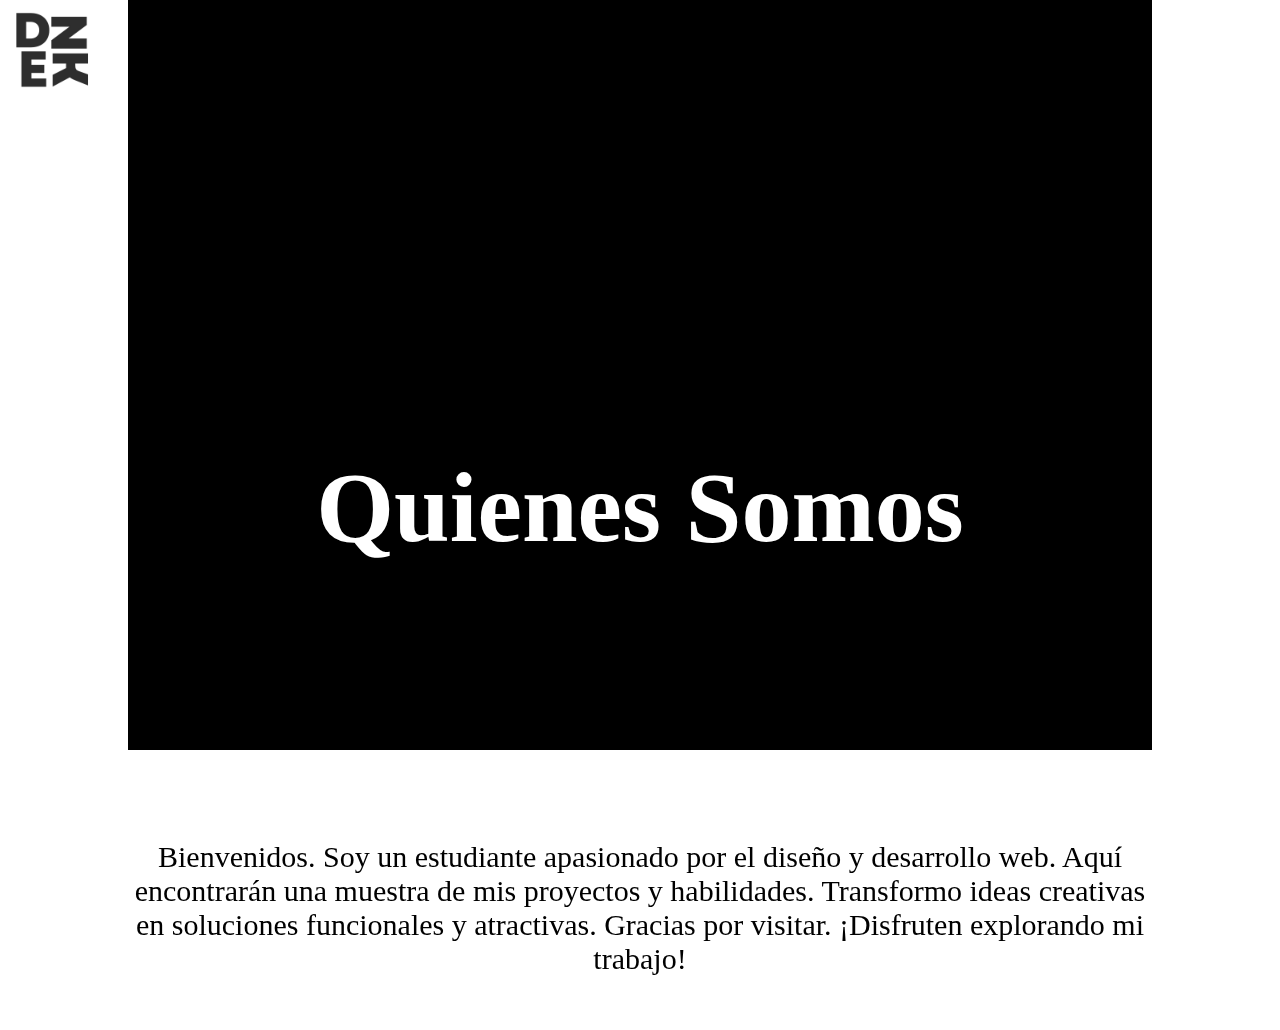
==== pages/page1.html @ 06efdc69 "Proyecto actualizado" ====
<!DOCTYPE html>
<html lang="en">
<head>
    <meta charset="UTF-8">
    <meta name="viewport" content="width=device-width, initial-scale=1.0">
    <title>Document</title>
    <link rel="stylesheet" href="../styles/styles.css">
    <script src="../js/scrollreveal.js"></script>
</head>
<body>
    <div class="logo"></div>
    <div id="cssportal-grid">
        <div id="div1"></div>
        <div id="div2"></div>
        <div id="div3">
            <h3 class="titulo">Quienes Somos</h3>
        </div>
        <div id="div4">
            <p class="desc">Bienvenidos. Soy un estudiante apasionado por el diseño y desarrollo web. Aquí encontrarán una muestra de mis proyectos y habilidades. 
                Transformo ideas creativas en soluciones funcionales y atractivas. Gracias por visitar. ¡Disfruten explorando mi trabajo!</p><br><br><br>
        </div>
        </div>
    <script src="../js/index.js"></script>
</body>
</html>
---- styles/styles.css ----
* {
    box-sizing: border-box;
    margin: 0;
    padding: 0;
    font-family: Arial, Helvetica, sans-serif;
    text-decoration: none;
}

.logo {
    width: 100%;
    height: 100px;
    display: inline-block;
    background-image: url('../img/logo/logo2.png');
    background-size: contain;
    background-repeat: no-repeat;
    background-position: left;
    position: absolute;
    text-align: left;
}

.logo img {

    top: 0;

}

body {
    background-color: #ffffff;
    overflow-x: hidden;

}

.wrapper {
    width: 100%;
    height: 100vh;
    display: flex;
    align-items: center;
    justify-content: center;
}

.container {
    height: 400px;
    display: flex;
    flex-wrap: nowrap;
    justify-content: start;
}

.card {
    width: 80px;
    border-radius: .75rem;
    background-size: cover;
    cursor: pointer;
    overflow: hidden;
    border-radius: 2rem;
    margin: 0 10x;
    display: flex;
    align-items: flex-end;
    transition: .6s cubic-bezier(.28,-0.03,0,.99);
    box-shadow: 0px 10px 30px -5px rgba(0,0,0,0.8);
}

.card > .row {
    color: white;
    display: flex;
    flex-wrap: nowrap;
}

.card > .row > .icon {
    background: #223;
    color: white;
    border-radius: 50%;
    width: 50px;
    display: flex;
    justify-content: center;
    align-items: center;
    margin: 15px;
}

.card > .row > .description{
    display: flex;
    justify-content: center;
    flex-direction: column;
    overflow: hidden;
    height: 80px;
    width: 520px;
    opacity: 0;
    transform: translateY(30px);
    transition-delay: .3s;
    transition: all .3s ease;
}

.description p {
    color: #b0b0ba;
    padding-top: 5px;
}

.description a { 
    text-transform: uppercase;
    color: white;
}

input {
    opacity: 0;
}

input:checked + label {
    width: 600px;
}

input:checked + label .description {
    opacity: 1 !important;
    transform: translateY(0) !important;
}

.card[for="c1"] {
    background-image: url('../img/resources/img1.jpg') ;
}

.card[for="c2"] {
    background-image: url('../img/resources/img2.jpg') ;
}

.card[for="c3"] {
    background-image: url('../img/resources/img3.jpg') ;
}

.card[for="c4"] {
    background-image: url('../img/resources/img4.jpg') ;
}

.text-container {
    position: absolute;
    top: 190px;
    left: 0;
    right: 0;
    margin-top: -145px;
    display: flex;
    justify-content: space-between;
    margin-left: 350px;
    margin-right: 350px;
    z-index: 100;
}

.iframe-container {
    position: relative;
    display: flex;
    justify-content: center;
    align-items: center;
    width: 100%;
    height: 70vh;
    margin-top: 20px;
}


iframe {
    width: 80%;
    max-width: 800px;
    box-shadow: 0 4px 8px rgba(0, 0, 0, 0.1);
    border: none;
    border-radius: 8px;
    z-index: 1;
}

/* pages */

.titulo{

font-family: 'Times New Roman', Times, serif;
text-align: center;
padding-top: 450px;
font-size: 100px;
margin: 0;
color: white;

}


#cssportal-grid {
    display: grid;
    grid-template-rows: repeat(7, 1fr);
    grid-template-columns: repeat(10, 1fr);
    gap: 0;
    width: 100%;
    height: 100vh;
}
#div1 {
	grid-area: 1 / 1 / 7 / 2;
	background-color: rgb(255, 255, 255);
    background-size: cover;
    height: 100vh;
}
#div2 {
	grid-area: 1 / 10 / 7 / 11;
	background-color: rgb(255, 255, 255);
    background-size: cover;
}
#div3 {
	grid-area: 1 / 2 / 6 / 10;
	background-color: rgb(0, 0, 0);
    background-size: cover;

}
#div4 {
	grid-area: 6 / 2 / 8 / 10;
	background-color: rgb(255, 255, 255);

}

.desc{

    font-family: 'Times New Roman', Times, serif;
    text-align: center;
    font-size: 30px;
    padding-top: 90px;

}

.resources{
    font-family: 'Times New Roman', Times, serif;
    font-size: 25px;
    padding-top: 90px;
    text-align: center;
}

#div4 ul{
text-align: center;
}

#div4 li{

    display: inline-block;
    position: relative;
    padding: 7%;
}

.htmlimg{
    width: 150px;
    height: 140px;
}

.cssimg{
    width: 110px;
    height: 140px;
}
.javascriptimg{
    padding-top: 20px;
    width: 125px;
    height: 135px;

}
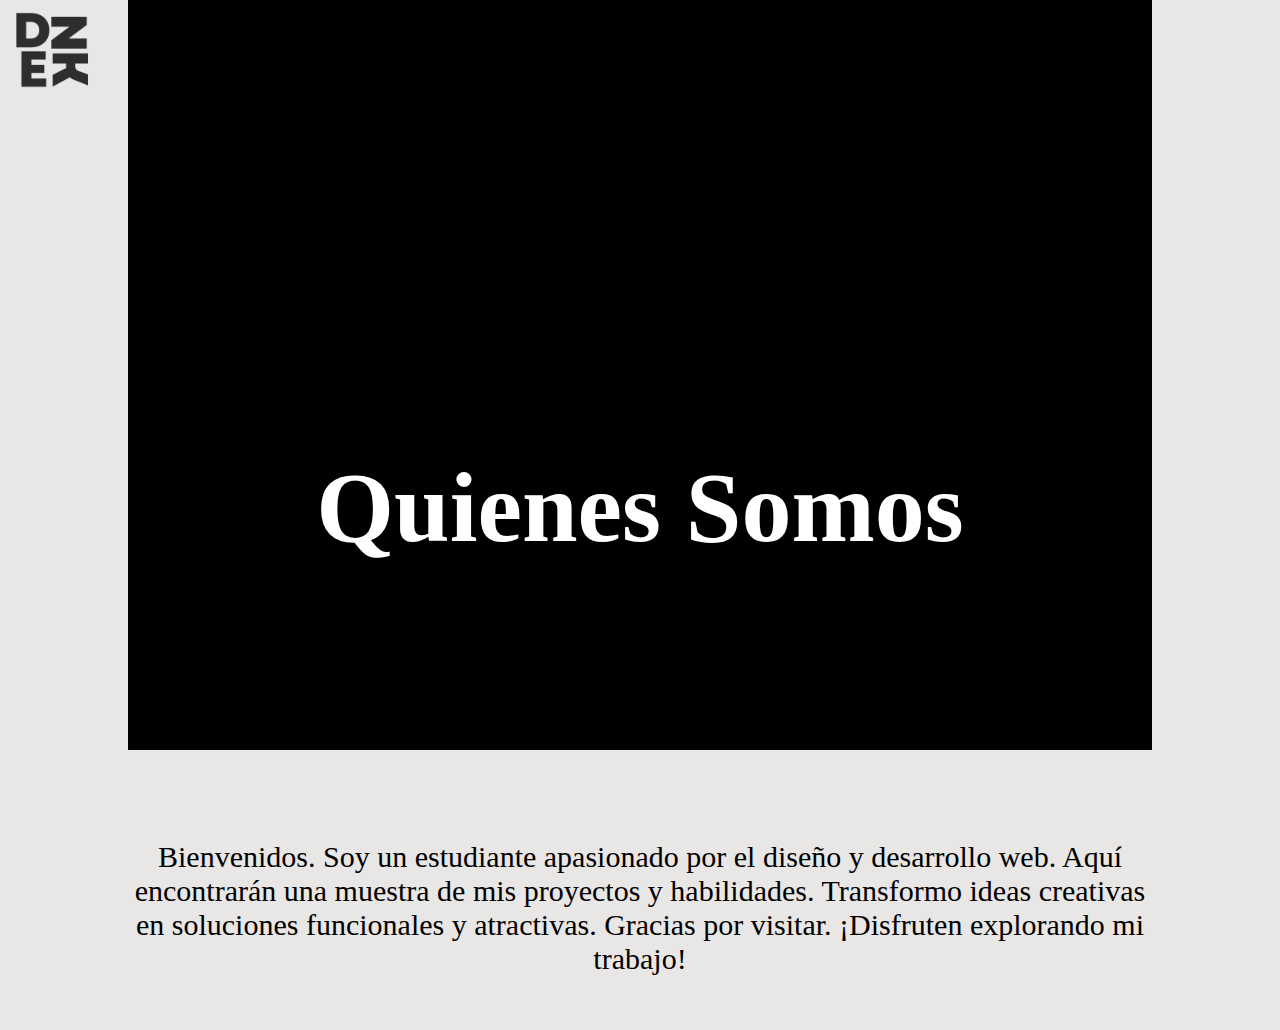
==== commit ad1d1051: "reformateando y arreglando" ====
--- a/pages/page1.html
+++ b/pages/page1.html
@@ -8,7 +8,9 @@
     <script src="../js/scrollreveal.js"></script>
 </head>
 <body>
-    <div class="logo"></div>
+    <a href="/index.html">
+        <div class="logo"></div>
+    </a>
     <div id="cssportal-grid">
         <div id="div1"></div>
         <div id="div2"></div>
--- a/styles/styles.css
+++ b/styles/styles.css
@@ -25,7 +25,7 @@
 }
 
 body {
-    background-color: #ffffff;
+    background-color: #e9e6e6;
     overflow-x: hidden;
 
 }
@@ -94,7 +94,7 @@
     padding-top: 5px;
 }
 
-.description a { 
+.description h4 { 
     text-transform: uppercase;
     color: white;
 }
@@ -185,24 +185,24 @@
 }
 #div1 {
 	grid-area: 1 / 1 / 7 / 2;
-	background-color: rgb(255, 255, 255);
+	background-color: #e9e6e6;
     background-size: cover;
     height: 100vh;
 }
 #div2 {
 	grid-area: 1 / 10 / 7 / 11;
-	background-color: rgb(255, 255, 255);
+	background-color: #e9e6e6;
     background-size: cover;
 }
 #div3 {
 	grid-area: 1 / 2 / 6 / 10;
 	background-color: rgb(0, 0, 0);
     background-size: cover;
-
-}
-#div4 {
-	grid-area: 6 / 2 / 8 / 10;
-	background-color: rgb(255, 255, 255);
+    
+    }
+    #div4 {
+    grid-area: 6 / 2 / 8 / 10;
+	background-color: #e9e6e6;
 
 }
 
@@ -247,4 +247,9 @@
     width: 125px;
     height: 135px;
 
+}
+
+.row:hover {
+    transition: 0.3s;
+    background-color: rgba(0, 0, 0, 0.434);
 }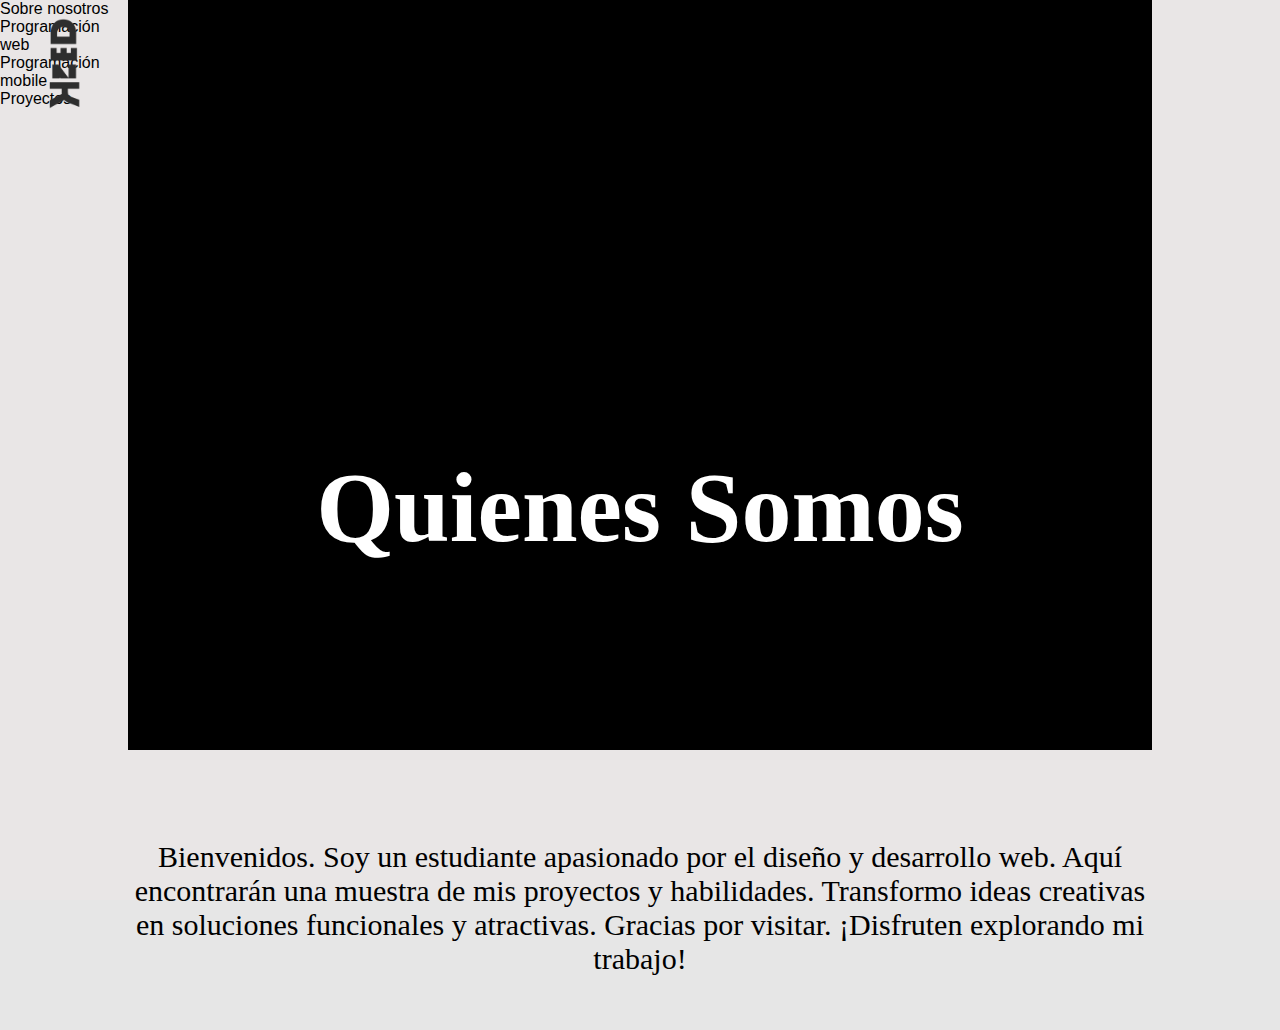
==== commit 0d6f0e8f: "arreglando logo y agregando listado a la izquierda" ====
--- a/pages/page1.html
+++ b/pages/page1.html
@@ -8,11 +8,19 @@
     <script src="../js/scrollreveal.js"></script>
 </head>
 <body>
-    <a href="/index.html">
-        <div class="logo"></div>
-    </a>
+    
     <div id="cssportal-grid">
-        <div id="div1"></div>
+        <div id="div1">
+            <a href="/index.html">
+                <div class="logo-vert"></div>
+            </a>
+            <ul>
+                <li>Sobre nosotros</li>
+                <li>Programación web</li>
+                <li>Programación mobile</li>
+                <li>Proyectos</li>
+            </ul>
+        </div>
         <div id="div2"></div>
         <div id="div3">
             <h3 class="titulo">Quienes Somos</h3>
--- a/styles/styles.css
+++ b/styles/styles.css
@@ -25,7 +25,7 @@
 }
 
 body {
-    background-color: #e9e6e6;
+    background-color: #e6e6e6;
     overflow-x: hidden;
 
 }
@@ -163,6 +163,37 @@
 
 /* pages */
 
+.logo-vert {
+    top: 14px;
+    width: 10%;
+    height: 100px;
+    display: inline-block;
+    background-image: url('../img/logo/logo1.png');
+    background-size: contain;
+    background-repeat: no-repeat;
+    background-position: center;
+    position: absolute;
+    text-align: left;
+}
+
+.element-container {
+    padding-top: 150px;
+    padding-left: 20px;
+    list-style: none;
+    /* Contenedor principal */
+    display: flex;
+    flex-wrap: wrap;
+    justify-content: space-between;
+}
+
+/* Elementos flexibles */
+.element-container li {
+    flex: 1 1 200px; /* Crece y se contrae, con un tamaño base de 200px */
+    margin: 10px;
+    padding: 20px;
+    /* text-align: center; */
+  }
+
 .titulo{
 
 font-family: 'Times New Roman', Times, serif;
@@ -252,4 +283,4 @@
 .row:hover {
     transition: 0.3s;
     background-color: rgba(0, 0, 0, 0.434);
-}+}
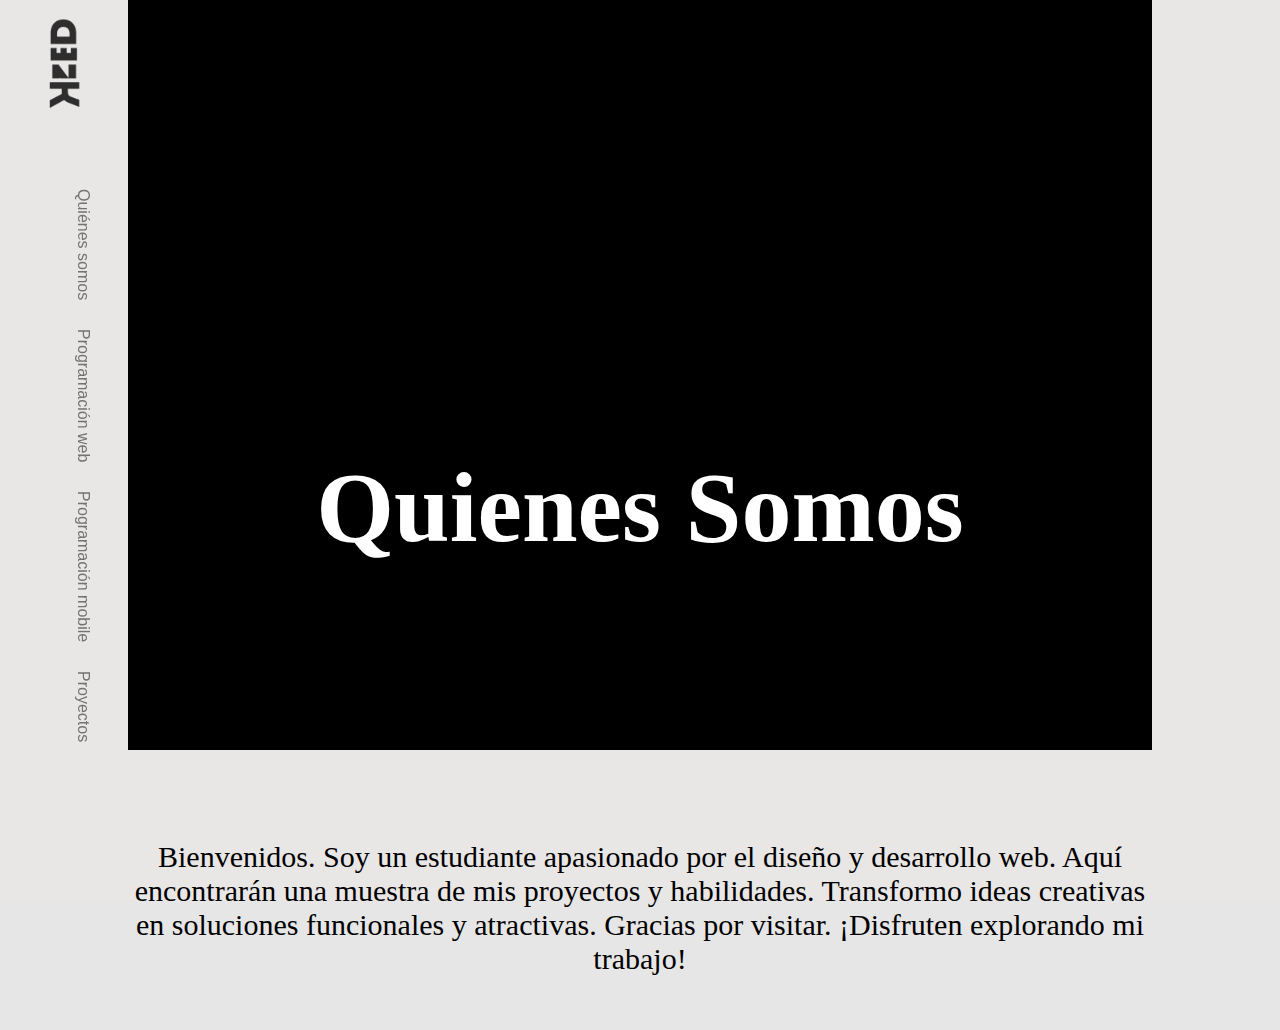
==== commit 4efccad3: "agregado y estilizado menu vertical" ====
--- a/pages/page1.html
+++ b/pages/page1.html
@@ -11,15 +11,26 @@
     
     <div id="cssportal-grid">
         <div id="div1">
-            <a href="/index.html">
-                <div class="logo-vert"></div>
-            </a>
-            <ul>
-                <li>Sobre nosotros</li>
-                <li>Programación web</li>
-                <li>Programación mobile</li>
-                <li>Proyectos</li>
-            </ul>
+            <div id="div1" class="left-container">
+                <a href="/index.html">
+                    <div class="logo-vert"></div>
+                </a>
+    
+                <ul class="element-container">
+                    <a href="/pages/page1.html">
+                        <li>Quiénes somos</li>
+                    </a>
+                    <a href="/pages/page2.html">
+                        <li>Programación web</li>
+                    </a>
+                    <a href="/pages/page3.html">
+                        <li>Programación mobile</li>
+                    </a>
+                    <a href="/pages/page4.html">
+                        <li>Proyectos</li>
+                    </a>
+                </ul>
+            </div>
         </div>
         <div id="div2"></div>
         <div id="div3">
--- a/styles/styles.css
+++ b/styles/styles.css
@@ -55,17 +55,17 @@
     margin: 0 10x;
     display: flex;
     align-items: flex-end;
-    transition: .6s cubic-bezier(.28,-0.03,0,.99);
-    box-shadow: 0px 10px 30px -5px rgba(0,0,0,0.8);
-}
-
-.card > .row {
+    transition: .6s cubic-bezier(.28, -0.03, 0, .99);
+    box-shadow: 0px 10px 30px -5px rgba(0, 0, 0, 0.8);
+}
+
+.card>.row {
     color: white;
     display: flex;
     flex-wrap: nowrap;
 }
 
-.card > .row > .icon {
+.card>.row>.icon {
     background: #223;
     color: white;
     border-radius: 50%;
@@ -76,7 +76,7 @@
     margin: 15px;
 }
 
-.card > .row > .description{
+.card>.row>.description {
     display: flex;
     justify-content: center;
     flex-direction: column;
@@ -94,7 +94,7 @@
     padding-top: 5px;
 }
 
-.description h4 { 
+.description h4 {
     text-transform: uppercase;
     color: white;
 }
@@ -103,29 +103,29 @@
     opacity: 0;
 }
 
-input:checked + label {
+input:checked+label {
     width: 600px;
 }
 
-input:checked + label .description {
+input:checked+label .description {
     opacity: 1 !important;
     transform: translateY(0) !important;
 }
 
 .card[for="c1"] {
-    background-image: url('../img/resources/img1.jpg') ;
+    background-image: url('../img/resources/img1.jpg');
 }
 
 .card[for="c2"] {
-    background-image: url('../img/resources/img2.jpg') ;
+    background-image: url('../img/resources/img2.jpg');
 }
 
 .card[for="c3"] {
-    background-image: url('../img/resources/img3.jpg') ;
+    background-image: url('../img/resources/img3.jpg');
 }
 
 .card[for="c4"] {
-    background-image: url('../img/resources/img4.jpg') ;
+    background-image: url('../img/resources/img4.jpg');
 }
 
 .text-container {
@@ -178,30 +178,37 @@
 
 .element-container {
     padding-top: 150px;
-    padding-left: 20px;
+    padding-left: 68px;
     list-style: none;
-    /* Contenedor principal */
+    position: fixed;
+    top: 10px;
+    height: 100vh;
+}
+
+.element-container li {
     display: flex;
     flex-wrap: wrap;
-    justify-content: space-between;
-}
-
-/* Elementos flexibles */
-.element-container li {
-    flex: 1 1 200px; /* Crece y se contrae, con un tamaño base de 200px */
-    margin: 10px;
-    padding: 20px;
-    /* text-align: center; */
-  }
-
-.titulo{
-
-font-family: 'Times New Roman', Times, serif;
-text-align: center;
-padding-top: 450px;
-font-size: 100px;
-margin: 0;
-color: white;
+    padding-top: 160%;
+    padding-left: 35%;
+    writing-mode: vertical-lr;
+    text-decoration: none;
+    color: rgb(116, 115, 115);
+}
+
+.element-container li:hover {
+    transition: 0.3s;
+    transform: translateX(7px);
+    color: black;
+}
+
+.titulo {
+
+    font-family: 'Times New Roman', Times, serif;
+    text-align: center;
+    padding-top: 450px;
+    font-size: 100px;
+    margin: 0;
+    color: white;
 
 }
 
@@ -214,30 +221,34 @@
     width: 100%;
     height: 100vh;
 }
+
 #div1 {
-	grid-area: 1 / 1 / 7 / 2;
-	background-color: #e9e6e6;
+    grid-area: 1 / 1 / 7 / 2;
+    background-color: #e9e6e6;
     background-size: cover;
     height: 100vh;
 }
+
 #div2 {
-	grid-area: 1 / 10 / 7 / 11;
-	background-color: #e9e6e6;
+    grid-area: 1 / 10 / 7 / 11;
+    background-color: #e9e6e6;
     background-size: cover;
 }
+
 #div3 {
-	grid-area: 1 / 2 / 6 / 10;
-	background-color: rgb(0, 0, 0);
+    grid-area: 1 / 2 / 6 / 10;
+    background-color: rgb(0, 0, 0);
     background-size: cover;
-    
-    }
-    #div4 {
+
+}
+
+#div4 {
     grid-area: 6 / 2 / 8 / 10;
-	background-color: #e9e6e6;
-
-}
-
-.desc{
+    background-color: #e9e6e6;
+
+}
+
+.desc {
 
     font-family: 'Times New Roman', Times, serif;
     text-align: center;
@@ -246,34 +257,35 @@
 
 }
 
-.resources{
+.resources {
     font-family: 'Times New Roman', Times, serif;
     font-size: 25px;
     padding-top: 90px;
     text-align: center;
 }
 
-#div4 ul{
-text-align: center;
-}
-
-#div4 li{
+#div4 ul {
+    text-align: center;
+}
+
+#div4 li {
 
     display: inline-block;
     position: relative;
     padding: 7%;
 }
 
-.htmlimg{
+.htmlimg {
     width: 150px;
     height: 140px;
 }
 
-.cssimg{
+.cssimg {
     width: 110px;
     height: 140px;
 }
-.javascriptimg{
+
+.javascriptimg {
     padding-top: 20px;
     width: 125px;
     height: 135px;
@@ -284,3 +296,35 @@
     transition: 0.3s;
     background-color: rgba(0, 0, 0, 0.434);
 }
+
+/* @media (max-width: 600px) {
+    * {
+      flex-direction: column;
+    }
+  
+    * {
+      flex: 1 1 100%;
+    }
+  }
+  
+
+  @media (min-width: 601px) and (max-width: 1024px) {
+    * {
+      flex-direction: row;
+    }
+  
+    * {
+      flex: 1 1 45%;
+    }
+  }
+  
+
+  @media (min-width: 1025px) {
+    * {
+      flex-direction: row;
+    }
+  
+    * {
+      flex: 1 1 30%;
+    }
+  } */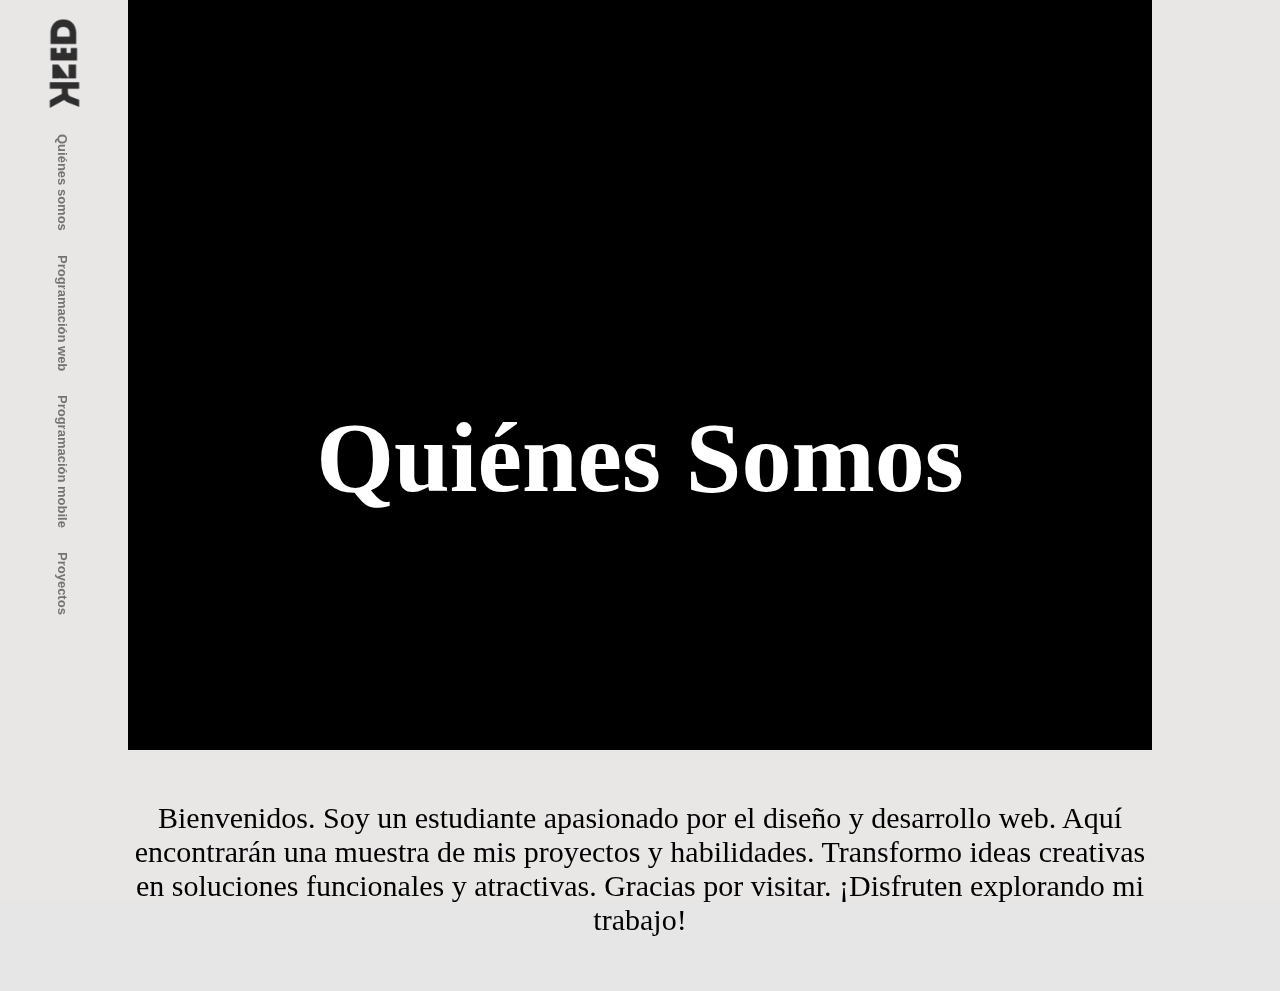
==== commit e373578d: "arreglando desc y responsive" ====
--- a/pages/page1.html
+++ b/pages/page1.html
@@ -1,5 +1,6 @@
 <!DOCTYPE html>
 <html lang="en">
+
 <head>
     <meta charset="UTF-8">
     <meta name="viewport" content="width=device-width, initial-scale=1.0">
@@ -7,15 +8,16 @@
     <link rel="stylesheet" href="../styles/styles.css">
     <script src="../js/scrollreveal.js"></script>
 </head>
+
 <body>
-    
+
     <div id="cssportal-grid">
         <div id="div1">
             <div id="div1" class="left-container">
                 <a href="/index.html">
                     <div class="logo-vert"></div>
                 </a>
-    
+
                 <ul class="element-container">
                     <a href="/pages/page1.html">
                         <li>Quiénes somos</li>
@@ -34,13 +36,16 @@
         </div>
         <div id="div2"></div>
         <div id="div3">
-            <h3 class="titulo">Quienes Somos</h3>
+            <h3 class="titulo">Quiénes Somos</h3>
         </div>
         <div id="div4">
-            <p class="desc">Bienvenidos. Soy un estudiante apasionado por el diseño y desarrollo web. Aquí encontrarán una muestra de mis proyectos y habilidades. 
-                Transformo ideas creativas en soluciones funcionales y atractivas. Gracias por visitar. ¡Disfruten explorando mi trabajo!</p><br><br><br>
+            <p class="desc">Bienvenidos. Soy un estudiante apasionado por el diseño y desarrollo web. Aquí encontrarán
+                una muestra de mis proyectos y habilidades.
+                Transformo ideas creativas en soluciones funcionales y atractivas. Gracias por visitar. ¡Disfruten
+                explorando mi trabajo!</p><br><br><br>
         </div>
-        </div>
+    </div>
     <script src="../js/index.js"></script>
 </body>
+
 </html>--- a/styles/styles.css
+++ b/styles/styles.css
@@ -9,20 +9,20 @@
 .logo {
     width: 100%;
     height: 100px;
-    display: inline-block;
+    position: fixed;
     background-image: url('../img/logo/logo2.png');
     background-size: contain;
     background-repeat: no-repeat;
     background-position: left;
-    position: absolute;
     text-align: left;
+    
 }
 
 .logo img {
-
     top: 0;
 
 }
+
 
 body {
     background-color: #e6e6e6;
@@ -130,15 +130,18 @@
 
 .text-container {
     position: absolute;
-    top: 190px;
-    left: 0;
+    top: -60px;
+    left: -10px;
     right: 0;
-    margin-top: -145px;
-    display: flex;
-    justify-content: space-between;
-    margin-left: 350px;
-    margin-right: 350px;
+    display: flex;
+    margin-left: 150px;
     z-index: 100;
+}
+
+.fecha{
+
+padding-left: 637px;
+
 }
 
 .iframe-container {
@@ -149,16 +152,21 @@
     width: 100%;
     height: 70vh;
     margin-top: 20px;
-}
+    padding-bottom: 50px;
+
+}
+
 
 
 iframe {
+    max-height: 500px;
     width: 80%;
     max-width: 800px;
     box-shadow: 0 4px 8px rgba(0, 0, 0, 0.1);
     border: none;
     border-radius: 8px;
     z-index: 1;
+    padding-bottom: 50px;
 }
 
 /* pages */
@@ -172,24 +180,25 @@
     background-size: contain;
     background-repeat: no-repeat;
     background-position: center;
-    position: absolute;
+    position: fixed;
     text-align: left;
 }
 
 .element-container {
-    padding-top: 150px;
-    padding-left: 68px;
+    padding-top: 100px;
+    padding-left: 4.3%;
     list-style: none;
     position: fixed;
     top: 10px;
     height: 100vh;
+    font-size: 13px;
+    font-weight: 550;
 }
 
 .element-container li {
     display: flex;
     flex-wrap: wrap;
     padding-top: 160%;
-    padding-left: 35%;
     writing-mode: vertical-lr;
     text-decoration: none;
     color: rgb(116, 115, 115);
@@ -205,7 +214,7 @@
 
     font-family: 'Times New Roman', Times, serif;
     text-align: center;
-    padding-top: 450px;
+    padding-top: 400px;
     font-size: 100px;
     margin: 0;
     color: white;
@@ -245,6 +254,7 @@
 #div4 {
     grid-area: 6 / 2 / 8 / 10;
     background-color: #e9e6e6;
+    /* margin-top: 210px; */
 
 }
 
@@ -253,7 +263,7 @@
     font-family: 'Times New Roman', Times, serif;
     text-align: center;
     font-size: 30px;
-    padding-top: 90px;
+    padding-top: 5%;
 
 }
 
@@ -297,34 +307,153 @@
     background-color: rgba(0, 0, 0, 0.434);
 }
 
-/* @media (max-width: 600px) {
-    * {
-      flex-direction: column;
-    }
-  
-    * {
-      flex: 1 1 100%;
-    }
-  }
-  
-
-  @media (min-width: 601px) and (max-width: 1024px) {
-    * {
-      flex-direction: row;
-    }
-  
-    * {
-      flex: 1 1 45%;
-    }
-  }
-  
-
-  @media (min-width: 1025px) {
-    * {
-      flex-direction: row;
-    }
-  
-    * {
-      flex: 1 1 30%;
-    }
-  } */+@media (max-width: 390px) {
+    
+    .body{
+        overflow-x: hidden;
+    }
+
+    .container {
+        flex-direction: column;
+        align-items: center;
+        justify-content: center;
+        height: auto;
+        margin-top: 50px; /* Para agregar un poco de espacio superior si es necesario */
+        padding: 50px;
+    }
+
+    .card {
+        width: 50%;
+        margin: 20px 0; 
+        height: auto; 
+        display: flex;
+        
+    }
+
+    input:checked+label {
+        width: 60%;
+    }
+
+    .card .description {
+        width: 100%;
+        height: auto;
+        font-size: 80%;
+    }
+
+    .wrapper {
+        height: auto;
+        overflow-y: hidden;
+        overflow-x: hidden;
+    }
+
+    .description {
+        width: 100%;
+        height: auto;
+    }
+    .description p{
+        width: 52%;
+        height: auto;
+        font-size: 11px;
+    }
+
+    .logo {
+        height: 50px;
+        position: relative;
+    }
+
+    .element-container {
+        padding-left: 10px;
+        padding-top: 90px;
+    }
+
+    .element-container li {
+        padding-top: 20px;
+        padding-left: 5px;
+        font-size: 10px;
+    }
+
+    .iframe-container {
+        height: auto;
+        margin-top: 10px;
+    }
+
+    iframe {
+        width: 100%;
+        max-width: 100%;
+    }
+
+    .description {
+        height: auto;
+    }
+    
+
+    #div3 {
+            height: 500px;
+            margin-bottom: 50px;
+    }
+
+    .titulo{
+            font-size: 38px;
+            padding-top: 340px;
+        
+    }
+
+    .desc{
+        padding-top: 1%;
+
+    }
+
+    #div4 ul{
+        display: flex;
+        margin-bottom: 120px;
+        margin-top: 40px;
+        justify-content: center;
+    }
+
+    #div4 li{
+        padding: 8px;
+    }
+
+    .htmlimg{
+        width: 110px;
+        height: 110px;
+    }
+
+    .cssimg{
+        width: 80px;
+        height: 110px;
+    }
+
+    .javascriptimg{
+        width: 80px;
+        height: 110px;
+    }
+
+    #div4{
+
+        /* margin-top: 270px; */
+
+    }
+
+
+    .fecha{
+
+    padding-left: 140px;
+    
+
+    }
+    
+    .text-container{
+    
+    top:-30px;
+    left: -140px;
+
+    }
+
+}
+
+@media (max-width: 435px) {
+    .titulo {
+        font-size: 40px;
+    }
+}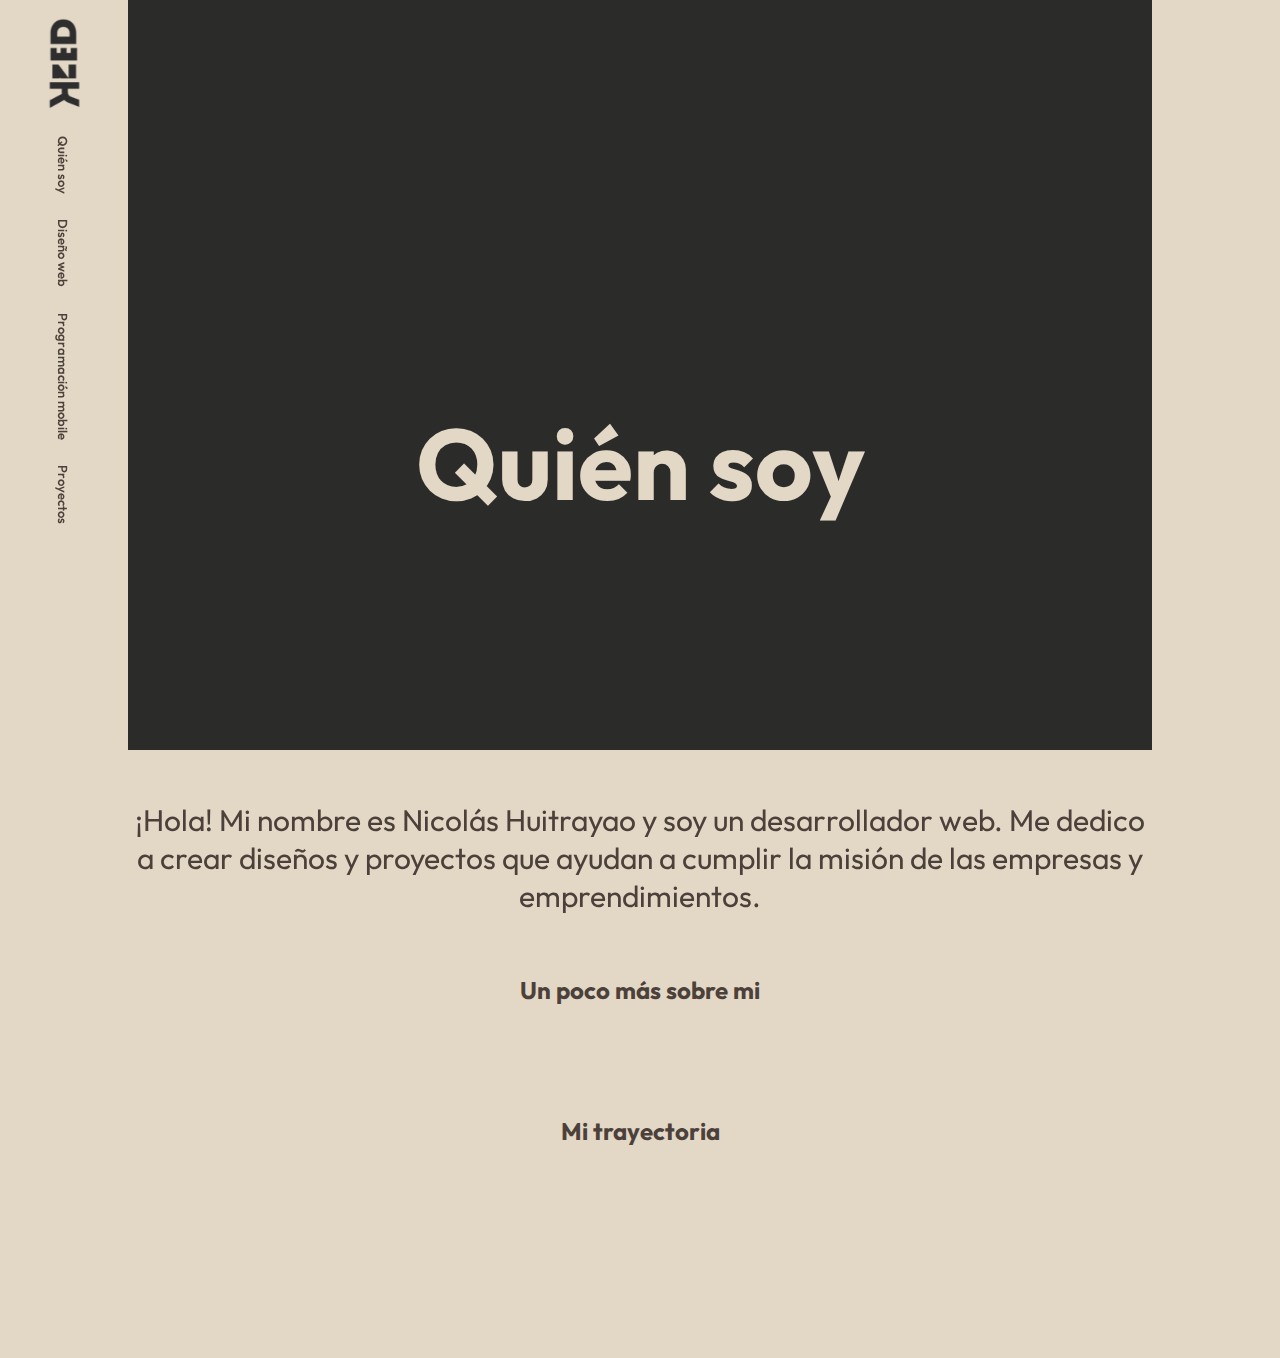
==== commit 8b137ac2: "personalizando proyecto" ====
--- a/pages/page1.html
+++ b/pages/page1.html
@@ -6,6 +6,10 @@
     <meta name="viewport" content="width=device-width, initial-scale=1.0">
     <title>Document</title>
     <link rel="stylesheet" href="../styles/styles.css">
+    <link rel="stylesheet" href="../styles/sobre-mi.css">
+    <link rel="preconnect" href="https://fonts.googleapis.com">
+    <link rel="preconnect" href="https://fonts.gstatic.com" crossorigin>
+    <link href="https://fonts.googleapis.com/css2?family=Outfit:wght@100..900&display=swap" rel="stylesheet">
     <script src="../js/scrollreveal.js"></script>
 </head>
 
@@ -20,10 +24,10 @@
 
                 <ul class="element-container">
                     <a href="/pages/page1.html">
-                        <li>Quiénes somos</li>
+                        <li>Quién soy</li>
                     </a>
                     <a href="/pages/page2.html">
-                        <li>Programación web</li>
+                        <li>Diseño web</li>
                     </a>
                     <a href="/pages/page3.html">
                         <li>Programación mobile</li>
@@ -36,13 +40,30 @@
         </div>
         <div id="div2"></div>
         <div id="div3">
-            <h3 class="titulo">Quiénes Somos</h3>
+            <h3 class="titulo">Quién soy</h3>
         </div>
         <div id="div4">
-            <p class="desc">Bienvenidos. Soy un estudiante apasionado por el diseño y desarrollo web. Aquí encontrarán
-                una muestra de mis proyectos y habilidades.
-                Transformo ideas creativas en soluciones funcionales y atractivas. Gracias por visitar. ¡Disfruten
-                explorando mi trabajo!</p><br><br><br>
+            <p class="desc">¡Hola! Mi nombre es Nicolás Huitrayao y soy un desarrollador web. Me dedico a crear diseños
+                y proyectos que ayudan a cumplir la misión de las empresas y emprendimientos.</p><br><br><br>
+
+            <div class="sobre-mi">
+                <h2 class="titulos" class="animated">Un poco más sobre mi</h2><br>
+
+                <p class="sobre-mi-desc" class="animated">Actualmente estoy estudiando en la Universidad Bernardo O'Higgins y me dedico al desarrollo de páginas web estáticas y dinámicas. Siempre intento 
+                    aprender sobre las mejores prácticas actuales.
+                </p>
+
+
+
+                <h2 class="titulos" class="animated">Mi trayectoria</h2>
+                <div class="trayectoria" class="animated">
+                    <p class="animated">Ingeniería en Informática</p>
+                    <p class="animated">...................................................................................................................................................................................................................................
+                    </p>
+                    <p class="animated">2022 - Actualidad</p>
+                </div>
+            </div>
+
         </div>
     </div>
     <script src="../js/index.js"></script>
--- a/styles/styles.css
+++ b/styles/styles.css
@@ -2,8 +2,18 @@
     box-sizing: border-box;
     margin: 0;
     padding: 0;
-    font-family: Arial, Helvetica, sans-serif;
+    font-family: "Outfit", sans-serif;
     text-decoration: none;
+    color: var(--secundary-color);
+}
+
+:root {
+    --primary-color: #766a68;
+    --secundary-color: #4c413a;
+    --hover-inactive: var(--secundary-color);
+    --hover-active: #ae9890;
+    --big-square: #2b2c2a;
+    --background: #e3d7c6;
 }
 
 .logo {
@@ -15,17 +25,15 @@
     background-repeat: no-repeat;
     background-position: left;
     text-align: left;
-    
 }
 
 .logo img {
     top: 0;
-
 }
 
 
 body {
-    background-color: #e6e6e6;
+    background-color: var(--background);
     overflow-x: hidden;
 
 }
@@ -66,7 +74,7 @@
 }
 
 .card>.row>.icon {
-    background: #223;
+    background: var(--big-square);
     color: white;
     border-radius: 50%;
     width: 50px;
@@ -90,13 +98,13 @@
 }
 
 .description p {
-    color: #b0b0ba;
+    color: var(--primary-color);
     padding-top: 5px;
 }
 
 .description h4 {
     text-transform: uppercase;
-    color: white;
+    color: var(--big-square);
 }
 
 input {
@@ -130,18 +138,19 @@
 
 .text-container {
     position: absolute;
-    top: -60px;
-    left: -10px;
+    top: 25%;
+    left: 0;
     right: 0;
-    display: flex;
-    margin-left: 150px;
+    margin-top: -175px;
+    display: flex;
+    justify-content: space-between;
+    margin-left: 20%;
+    margin-right: 350px;
     z-index: 100;
 }
 
-.fecha{
-
-padding-left: 637px;
-
+.fecha {
+    padding-left: 100%;
 }
 
 .iframe-container {
@@ -201,24 +210,21 @@
     padding-top: 160%;
     writing-mode: vertical-lr;
     text-decoration: none;
-    color: rgb(116, 115, 115);
+    color: var(--hover-inactive);
 }
 
 .element-container li:hover {
     transition: 0.3s;
     transform: translateX(7px);
-    color: black;
+    color: var(--hover-active);
 }
 
 .titulo {
-
-    font-family: 'Times New Roman', Times, serif;
     text-align: center;
     padding-top: 400px;
     font-size: 100px;
     margin: 0;
-    color: white;
-
+    color: var(--background);
 }
 
 
@@ -233,34 +239,32 @@
 
 #div1 {
     grid-area: 1 / 1 / 7 / 2;
-    background-color: #e9e6e6;
+    background-color: var(--background);
     background-size: cover;
     height: 100vh;
 }
 
 #div2 {
     grid-area: 1 / 10 / 7 / 11;
-    background-color: #e9e6e6;
+    background-color: var(--background);
     background-size: cover;
 }
 
 #div3 {
     grid-area: 1 / 2 / 6 / 10;
-    background-color: rgb(0, 0, 0);
+    background-color: var(--big-square);
     background-size: cover;
 
 }
 
 #div4 {
     grid-area: 6 / 2 / 8 / 10;
-    background-color: #e9e6e6;
+    background-color: var(--background);
     /* margin-top: 210px; */
 
 }
 
 .desc {
-
-    font-family: 'Times New Roman', Times, serif;
     text-align: center;
     font-size: 30px;
     padding-top: 5%;
@@ -268,7 +272,6 @@
 }
 
 .resources {
-    font-family: 'Times New Roman', Times, serif;
     font-size: 25px;
     padding-top: 90px;
     text-align: center;
@@ -307,9 +310,22 @@
     background-color: rgba(0, 0, 0, 0.434);
 }
 
+.caja {
+    width: 50;
+    height: 100;
+    text-align: center;
+    margin: 5px;
+}
+
+.flex-container {
+    display: flex;
+    justify-content: space-between;
+    padding-bottom: 30px;
+}
+
 @media (max-width: 390px) {
-    
-    .body{
+
+    .body {
         overflow-x: hidden;
     }
 
@@ -318,16 +334,17 @@
         align-items: center;
         justify-content: center;
         height: auto;
-        margin-top: 50px; /* Para agregar un poco de espacio superior si es necesario */
+        margin-top: 50px;
+        /* Para agregar un poco de espacio superior si es necesario */
         padding: 50px;
     }
 
     .card {
         width: 50%;
-        margin: 20px 0; 
-        height: auto; 
+        margin: 20px 0;
+        height: auto;
         display: flex;
-        
+
     }
 
     input:checked+label {
@@ -350,7 +367,8 @@
         width: 100%;
         height: auto;
     }
-    .description p{
+
+    .description p {
         width: 52%;
         height: auto;
         font-size: 11px;
@@ -385,68 +403,68 @@
     .description {
         height: auto;
     }
-    
+
 
     #div3 {
-            height: 500px;
-            margin-bottom: 50px;
-    }
-
-    .titulo{
-            font-size: 38px;
-            padding-top: 340px;
-        
-    }
-
-    .desc{
+        height: 500px;
+        margin-bottom: 50px;
+    }
+
+    .titulo {
+        font-size: 38px;
+        padding-top: 340px;
+
+    }
+
+    .desc {
         padding-top: 1%;
 
     }
 
-    #div4 ul{
+    #div4 ul {
         display: flex;
         margin-bottom: 120px;
         margin-top: 40px;
         justify-content: center;
     }
 
-    #div4 li{
+    #div4 li {
         padding: 8px;
     }
 
-    .htmlimg{
+    .htmlimg {
         width: 110px;
         height: 110px;
     }
 
-    .cssimg{
+    .cssimg {
         width: 80px;
         height: 110px;
     }
 
-    .javascriptimg{
+    .javascriptimg {
         width: 80px;
         height: 110px;
     }
 
-    #div4{
+    #div4 {
 
         /* margin-top: 270px; */
 
     }
 
 
-    .fecha{
-
-    padding-left: 140px;
-    
-
-    }
-    
-    .text-container{
-    
-    top:-30px;
-    left: -140px;
+    .fecha {
+
+        padding-left: 140px;
+
+
+    }
+
+    .text-container {
+
+        top: -30px;
+        left: -140px;
 
     }
 
--- a/styles/sobre-mi.css
+++ b/styles/sobre-mi.css
@@ -0,0 +1,13 @@
+.sobre-mi, .titulos {
+    text-align: center;
+}
+
+.sobre-mi .trayectoria {
+    display: flex;
+    justify-content: space-between;
+    padding-top: 5%;
+}
+
+.sobre-mi .sobre-mi-desc {
+    padding-bottom: 5%;
+}